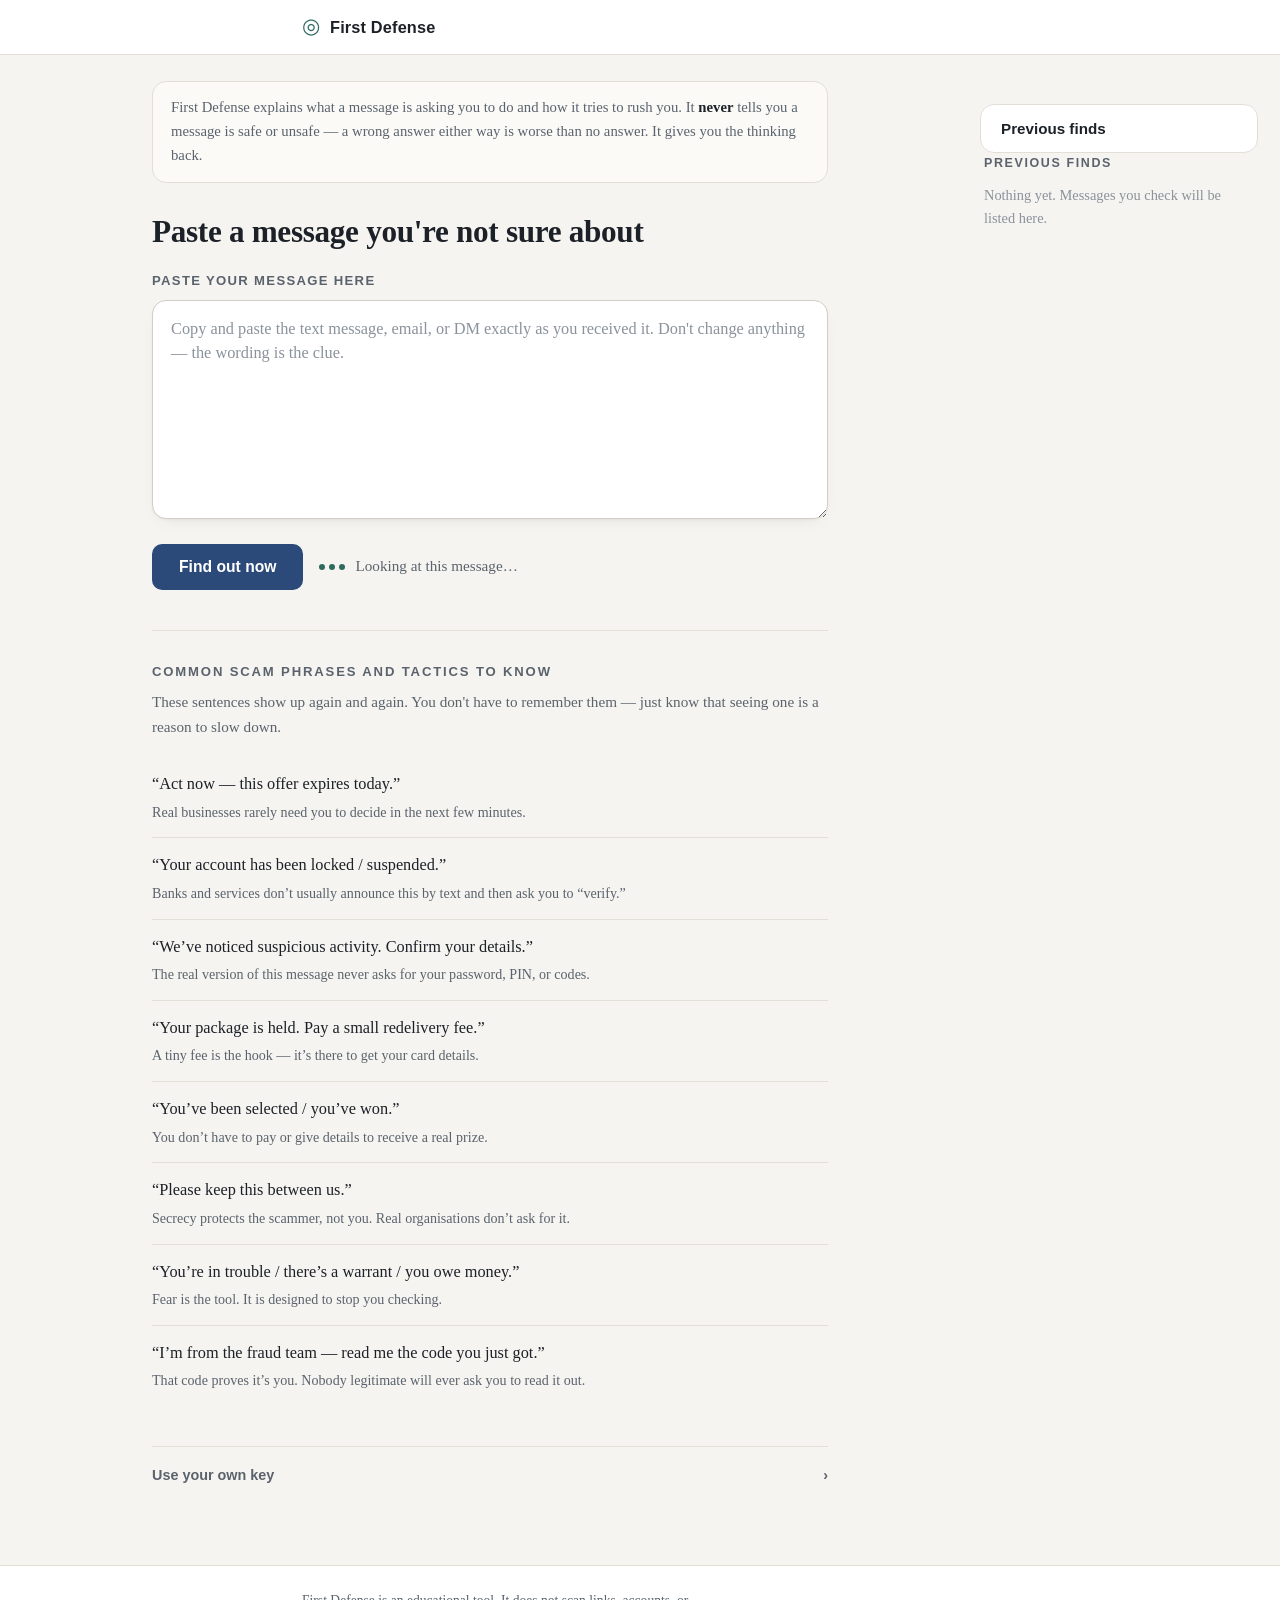
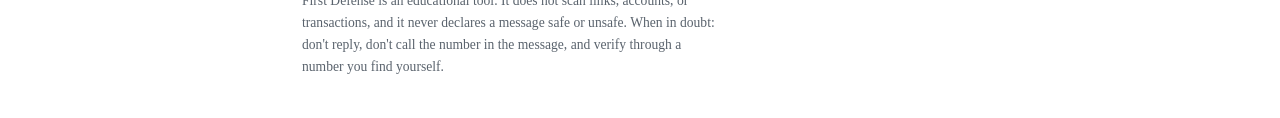
==== index.html @ 864c0ec3 "Add page shell, look and feel, and sample breakdown" ====
<!DOCTYPE html>
<html lang="en">
<head>
<meta charset="utf-8">
<meta name="viewport" content="width=device-width, initial-scale=1">
<title>First Defense — understand what a message is really asking you to do</title>
<meta name="description" content="Paste a suspicious message. First Defense explains in plain language what it is asking you to do and the pressure tactic it uses. It never tells you something is safe or unsafe.">
<link rel="icon" href="assets/favicon.svg" type="image/svg+xml">
<link rel="stylesheet" href="styles.css">
</head>
<body>

<header class="site-header">
  <div class="shell header-row">
    <a class="brand" href="./">
      <span class="brand-mark" aria-hidden="true">◎</span>
      <span class="brand-name">First Defense</span>
    </a>
    <button class="btn btn-quiet" id="haveAnotherBtn" type="button" hidden>Have another?</button>
  </div>
</header>

<main class="shell">

  <!-- ============ RESPONSIBILITY NOTICE — always present ============ -->
  <p class="stance">
    First Defense explains what a message is asking you to do and how it tries to rush
    you. It <strong>never</strong> tells you a message is safe or unsafe — a wrong answer
    either way is worse than no answer. It gives you the thinking back.
  </p>

  <!-- ============ STATE 1 / 2: ARRIVAL + PROCESSING ============ -->
  <section id="stateFind" class="state" aria-labelledby="findHeading">
    <h1 id="findHeading" class="find-heading">Paste a message you're not sure about</h1>

    <div class="field">
      <label class="field-label" for="messageInput">Paste your message here</label>
      <textarea id="messageInput" class="message-input" rows="7"
        placeholder="Copy and paste the text message, email, or DM exactly as you received it. Don't change anything — the wording is the clue."></textarea>
      <p class="field-hint" id="charHint" hidden></p>
    </div>

    <div class="action-row">
      <button class="btn btn-primary" id="findBtn" type="button">Find out now</button>
      <p class="processing" id="processing" hidden>
        <span class="dots" aria-hidden="true"><i></i><i></i><i></i></span>
        Looking at this message…
      </p>
    </div>
  </section>

  <!-- ============ STATE 3: RESULT ============ -->
  <section id="stateResult" class="state" aria-labelledby="resultHeading" hidden>
    <h1 id="resultHeading" class="find-heading">Here's what that message is doing</h1>

    <div class="result-block">
      <h2 class="block-title">What they want you to do</h2>
      <p class="ask-text" id="askText"></p>
    </div>

    <div class="result-block result-tactic">
      <h2 class="block-title">How this message tries to rush you</h2>
      <ul class="tactic-list" id="tacticList"></ul>
    </div>

    <div class="result-block">
      <h2 class="block-title">Scams that look like this</h2>
      <ul class="scam-list" id="scamList"></ul>
    </div>

    <div class="result-block result-next" id="phoneGuidance" hidden>
      <h2 class="block-title">Before you call anyone</h2>
      <p id="phoneGuidanceText"></p>
    </div>

    <div class="result-block result-next">
      <h2 class="block-title">Slow down</h2>
      <p id="nextStepText"></p>
    </div>

    <p class="sample-flag" id="sampleFlag" hidden></p>
  </section>

  <!-- ============ STATE 4: NO KEY ============ -->
  <section id="stateNoKey" class="state" aria-labelledby="nokeyHeading" hidden>
    <h1 id="nokeyHeading" class="find-heading">This copy can't look at messages yet</h1>
    <p class="state-lede">
      First Defense needs a key to reach the language model that does the reading.
      Nothing you paste is sent anywhere without a key. Add one below and try again.
    </p>
    <p class="field-hint">Where to get one: <strong>aistudio.google.com/apikey</strong>. It stays in this browser only.</p>
  </section>

  <!-- ============ STATE 5: ERROR ============ -->
  <section id="stateError" class="state" aria-labelledby="errHeading" hidden>
    <h1 id="errHeading" class="find-heading">We couldn't read this one</h1>
    <p class="state-lede" id="errorText"></p>
    <div class="result-block result-next">
      <h2 class="block-title">Whatever you do</h2>
      <p>Don't act on the message yet. If it mentions an account, a payment, or a refund, look up the company's number
      yourself — the one on their website or the back of your card — and call that. Never call a number that came
      in the message.</p>
    </div>
  </section>

  <!-- ============ ALWAYS VISIBLE: GENERAL PHRASES ============ -->
  <section class="phrases" aria-labelledby="phrasesHeading">
    <h2 id="phrasesHeading" class="section-title">Common scam phrases and tactics to know</h2>
    <p class="section-lede">These sentences show up again and again. You don't have to remember them — just know that seeing one is a reason to slow down.</p>
    <ul class="phrases-list" id="phrasesList"></ul>
  </section>

  <!-- ============ API KEY CONTROL ============ -->
  <section class="keybar" aria-labelledby="keyHeading">
    <button class="keybar-toggle" id="keyToggle" type="button" aria-expanded="false">
      <span id="keySummary">Use your own key</span>
      <span class="chev" aria-hidden="true">›</span>
    </button>
    <div class="keybar-body" id="keyBody" hidden>
      <p class="field-hint">
        On the public version of this page there is no key built in — that would let anyone spend it.
        Paste your own Gemini key to turn on live reading. It is kept in this browser and never sent
        anywhere except to Google.
      </p>
      <label class="field-label" for="keyInput">Gemini API key</label>
      <input id="keyInput" class="key-input" type="password" placeholder="paste key here" autocomplete="off">
      <div class="action-row">
        <button class="btn btn-primary" id="saveKeyBtn" type="button">Save key</button>
        <button class="btn btn-quiet" id="forgetKeyBtn" type="button">Forget key</button>
        <span class="key-status" id="keyStatus" role="status"></span>
      </div>
    </div>
  </section>

</main>

<!-- ============ PREVIOUS FINDS SIDEBAR ============ -->
<aside class="sidebar" id="sidebar" aria-labelledby="prevHeading">
  <button class="sidebar-toggle" id="sidebarToggle" type="button" aria-expanded="false">
    <span>Previous finds</span>
    <span class="chev" aria-hidden="true">›</span>
  </button>
  <div class="sidebar-inner" id="sidebarInner">
    <h2 id="prevHeading" class="sidebar-title">Previous finds</h2>
    <p class="sidebar-empty" id="sidebarEmpty">Nothing yet. Messages you check will be listed here.</p>
    <ul class="sidebar-list" id="sidebarList"></ul>
  </div>
</aside>

<footer class="site-footer">
  <div class="shell">
    <p>First Defense is an educational tool. It does not scan links, accounts, or transactions, and it never
    declares a message safe or unsafe. When in doubt: don't reply, don't call the number in the message, and
    verify through a number you find yourself.</p>
  </div>
</footer>

<script type="module" src="src/app.js"></script>
</body>
</html>
---- styles.css ----
/* ============================================================
   First Defense — styling
   Direction (spec.md > Look and Feel): soft, official, trustworthy.
   Like a bank statement or a well-made medical leaflet — not a
   hacking tool, not a flashing alarm. Large readable type, generous
   space, neutral palette, and ONE calm accent color reserved for the
   tactic box. No red alarms, no threat scores, no confidence meters.
   ============================================================ */

:root{
  /* palette — soft, paper-like, no saturated alarms */
  --paper:      #f6f4f0;
  --card:       #ffffff;
  --card-soft:  #fbfaf7;
  --ink:        #1c2128;
  --ink-soft:   #5a636d;
  --ink-faint:  #8a929b;
  --line:       #e3dfd7;
  --line-strong:#d3cec3;

  /* the single accent — used ONLY for the tactic box and its heading */
  --accent:      #2e6b5e;
  --accent-soft: #e7f0ed;
  --accent-line: #bcd6cc;

  /* a second, quieter accent for the primary action button */
  --action:      #2b4a7a;
  --action-soft: #e8eef8;

  --radius: 14px;
  --shadow: 0 1px 2px rgba(24,28,36,.04), 0 6px 20px -12px rgba(24,28,36,.18);

  --font-body: "Iowan Old Style", "Palatino Linotype", Palatino, "Book Antiqua", Georgia, serif;
  --font-ui:   ui-sans-serif, -apple-system, "Segoe UI", Roboto, Helvetica, Arial, sans-serif;
  --font-mono: ui-monospace, "SFMono-Regular", Menlo, Consolas, monospace;

  --measure: 62ch;
}

*, *::before, *::after { box-sizing: border-box; }

html { -webkit-text-size-adjust: 100%; }

body{
  margin: 0;
  background: var(--paper);
  color: var(--ink);
  font-family: var(--font-body);
  font-size: 18px;
  line-height: 1.62;
}

.shell{ max-width: 720px; margin: 0 auto; padding: 0 22px; }

/* ---------- header ---------- */
.site-header{
  background: var(--card);
  border-bottom: 1px solid var(--line);
  position: sticky; top: 0; z-index: 20;
}
.header-row{
  display: flex; align-items: center; justify-content: space-between;
  gap: 14px; padding-top: 14px; padding-bottom: 14px;
}
.brand{
  display: inline-flex; align-items: center; gap: 10px;
  text-decoration: none; color: var(--ink);
}
.brand-mark{
  font-size: 1.3rem; color: var(--accent); line-height: 1;
  transform: translateY(-1px);
}
.brand-name{
  font-family: var(--font-ui);
  font-weight: 700; letter-spacing: .01em; font-size: 1.02rem;
}

/* ---------- stance notice ---------- */
.stance{
  font-size: .92rem; color: var(--ink-soft);
  background: var(--card-soft);
  border: 1px solid var(--line);
  border-radius: var(--radius);
  padding: 14px 18px;
  margin: 26px 0 30px;
}
.stance strong{ color: var(--ink); }

/* ---------- headings ---------- */
.find-heading{
  font-size: clamp(1.5rem, 4.4vw, 1.95rem);
  line-height: 1.2;
  letter-spacing: -.01em;
  margin: 0 0 20px;
}
.section-title{
  font-family: var(--font-ui);
  font-size: .82rem; letter-spacing: .14em; text-transform: uppercase;
  color: var(--ink-soft); font-weight: 700;
  margin: 0 0 8px;
}
.section-lede{ color: var(--ink-soft); font-size: .95rem; margin: 0 0 18px; }

/* ---------- form ---------- */
.state{ margin-bottom: 40px; }
.field{ margin-bottom: 16px; }
.field-label{
  display: block; font-family: var(--font-ui);
  font-size: .82rem; letter-spacing: .1em; text-transform: uppercase;
  font-weight: 700; color: var(--ink-soft); margin-bottom: 8px;
}
.message-input{
  width: 100%;
  font: inherit;
  font-size: 1.02rem;
  color: var(--ink);
  background: var(--card);
  border: 1.5px solid var(--line-strong);
  border-radius: var(--radius);
  padding: 16px 18px;
  min-height: 190px;
  resize: vertical;
  box-shadow: var(--shadow);
}
.message-input::placeholder{ color: var(--ink-faint); line-height: 1.5; }
.message-input:focus{ outline: 3px solid var(--action-soft); border-color: var(--action); }

.field-hint{ font-size: .85rem; color: var(--ink-soft); margin: 8px 0 0; }
.field-hint.warn{ color: #8a5a1f; }

/* ---------- buttons ---------- */
.action-row{
  display: flex; align-items: center; gap: 16px; flex-wrap: wrap;
}
.btn{
  font-family: var(--font-ui);
  font-size: .98rem; font-weight: 700;
  border-radius: 10px;
  padding: 13px 26px;
  cursor: pointer;
  border: 1.5px solid transparent;
  transition: transform .06s ease, background .15s ease, border-color .15s ease;
}
.btn:active{ transform: translateY(1px); }
.btn-primary{ background: var(--action); color: #fff; }
.btn-primary:hover{ background: #24406a; }
.btn-primary:disabled{ opacity: .5; cursor: default; }
.btn-quiet{
  background: transparent; color: var(--action);
  border-color: var(--line-strong);
  padding: 9px 16px; font-size: .9rem;
}
.btn-quiet:hover{ background: var(--action-soft); border-color: var(--action); }
.btn[hidden]{ display: none; }

/* ---------- processing ---------- */
.processing{
  display: inline-flex; align-items: center; gap: 10px;
  color: var(--ink-soft); font-size: .95rem; margin: 0;
}
.dots{ display: inline-flex; gap: 4px; }
.dots i{
  width: 6px; height: 6px; border-radius: 50%; background: var(--accent);
  animation: pulse 1.1s infinite ease-in-out;
}
.dots i:nth-child(2){ animation-delay: .18s; }
.dots i:nth-child(3){ animation-delay: .36s; }
@keyframes pulse{ 0%,80%,100%{ opacity:.25 } 40%{ opacity:1 } }
@media (prefers-reduced-motion: reduce){ .dots i{ animation: none; opacity: .6; } }

/* ---------- result ---------- */
.result-block{
  background: var(--card);
  border: 1px solid var(--line);
  border-radius: var(--radius);
  padding: 20px 22px;
  margin-bottom: 14px;
  box-shadow: var(--shadow);
}
.block-title{
  font-family: var(--font-ui);
  font-size: .78rem; letter-spacing: .13em; text-transform: uppercase;
  font-weight: 700; color: var(--ink-soft);
  margin: 0 0 12px;
}
.ask-text{
  font-size: 1.24rem; line-height: 1.45; margin: 0;
  color: var(--ink);
}
.tactic-list{ list-style: none; margin: 0; padding: 0; }
.tactic-list li{
  padding: 12px 0; border-top: 1px solid var(--accent-line);
}
.tactic-list li:first-child{ border-top: 0; padding-top: 0; }
.tactic-name{
  font-family: var(--font-ui); font-weight: 700; font-size: .95rem;
  color: var(--accent); display: block; margin-bottom: 3px;
}
.tactic-why{ margin: 0; font-size: .98rem; }

/* the ONE block that gets the accent color */
.result-tactic{
  background: var(--accent-soft);
  border-color: var(--accent-line);
}
.result-tactic .block-title{ color: var(--accent); }

.scam-list{ list-style: none; margin: 0; padding: 0; }
.scam-list li{
  padding: 10px 0 10px 22px; position: relative;
  border-top: 1px solid var(--line); font-size: .98rem;
}
.scam-list li:first-child{ border-top: 0; padding-top: 0; }
.scam-list li::before{
  content: "—"; position: absolute; left: 0; color: var(--ink-faint);
}
.result-next{ background: var(--card-soft); }
.result-next p{ margin: 0; font-size: .98rem; }

.sample-flag{
  font-family: var(--font-ui);
  font-size: .8rem; color: var(--ink-soft);
  background: #fbf6ea; border: 1px solid #e8dcc0;
  border-radius: 8px; padding: 9px 13px; margin: 0 0 14px;
}

/* ---------- no-key / error ---------- */
.state-lede{ font-size: 1.05rem; margin: 0 0 14px; max-width: var(--measure); }

/* ---------- phrases ---------- */
.phrases{
  border-top: 1px solid var(--line);
  padding-top: 30px;
  margin-bottom: 40px;
}
.phrases-list{ list-style: none; margin: 0; padding: 0; }
.phrases-list li{
  padding: 14px 0;
  border-bottom: 1px solid var(--line);
}
.phrases-list li:last-child{ border-bottom: 0; }
.phrase-say{
  display: block; font-size: 1.02rem; color: var(--ink);
}
.phrase-why{
  display: block; font-size: .88rem; color: var(--ink-soft); margin-top: 3px;
}

/* ---------- key bar ---------- */
.keybar{
  border-top: 1px solid var(--line);
  padding-top: 8px; margin-bottom: 70px;
}
.keybar-toggle{
  width: 100%;
  display: flex; align-items: center; justify-content: space-between;
  background: transparent; border: 0; cursor: pointer;
  font-family: var(--font-ui); font-size: .9rem; font-weight: 700;
  color: var(--ink-soft); padding: 12px 0;
}
.keybar-toggle:hover{ color: var(--ink); }
.chev{ transition: transform .18s ease; display: inline-block; }
.keybar-toggle[aria-expanded="true"] .chev{ transform: rotate(90deg); }
.keybar-body{ padding: 6px 0 18px; }
.key-input{
  width: 100%; font: inherit; font-family: var(--font-mono); font-size: .92rem;
  border: 1.5px solid var(--line-strong); border-radius: 10px;
  padding: 12px 14px; background: var(--card);
}
.key-status{ font-size: .85rem; color: var(--accent); }

/* ---------- sidebar: mobile-first (collapsed toggle at the bottom) ---------- */
.sidebar{
  max-width: 720px; margin: 0 auto 60px; padding: 0 22px;
}
.sidebar-toggle{
  width: 100%; display: flex; align-items: center; justify-content: space-between; gap: 12px;
  background: var(--card); border: 1px solid var(--line); border-radius: var(--radius);
  font-family: var(--font-ui); font-weight: 700; font-size: .95rem; color: var(--ink);
  padding: 15px 20px; cursor: pointer;
}
.sidebar-toggle[aria-expanded="true"] .chev{ transform: rotate(90deg); }
.sidebar-inner{ padding: 16px 4px 0; }
.sidebar-title{
  font-family: var(--font-ui); font-size: .78rem; letter-spacing: .13em;
  text-transform: uppercase; color: var(--ink-soft); font-weight: 700;
  margin: 0 0 10px;
}
.sidebar-empty{ font-size: .9rem; color: var(--ink-faint); margin: 0; }
.sidebar-list{ list-style: none; margin: 0; padding: 0; }
.sidebar-item{
  width: 100%; text-align: left;
  font: inherit; font-size: .95rem; color: var(--ink);
  background: var(--card); border: 1px solid var(--line);
  border-radius: 10px; padding: 12px 15px; margin-bottom: 8px;
  cursor: pointer;
}
.sidebar-item:hover{ border-color: var(--action); background: var(--action-soft); }
.sidebar-item.selected{ border-color: var(--accent); background: var(--accent-soft); }
.sidebar-label{ display: block; }
.sidebar-when{
  display: block; font-family: var(--font-ui); font-size: .76rem;
  color: var(--ink-faint); margin-top: 4px;
}

/* ---------- footer ---------- */
.site-footer{
  border-top: 1px solid var(--line);
  background: var(--card);
  padding: 24px 0 40px;
  color: var(--ink-soft); font-size: .85rem;
}
.site-footer p{ margin: 0; max-width: var(--measure); }

/* ---------- wider screens: sidebar becomes a persistent column ---------- */
@media (min-width: 1040px){
  body{
    display: grid;
    grid-template-columns: minmax(0, 1fr) 300px;
    grid-template-areas:
      "header header"
      "main   sidebar"
      "footer footer";
    align-items: start;
  }
  .site-header{ grid-area: header; }
  main.shell{ grid-area: main; width: 100%; margin-left: auto; }
  .sidebar{
    grid-area: sidebar;
    position: sticky; top: 78px;
    width: 300px; margin: 0; padding: 26px 22px 40px 0;
  }
  .site-footer{ grid-area: footer; }
  .sidebar-toggle{ cursor: default; }
  .sidebar-toggle .chev{ display: none; }
  .sidebar-inner{ padding-top: 0; }
}

/* mobile sidebar toggle hides the inner list until opened */
@media (max-width: 1039px){
  .sidebar-inner[hidden]{ display: none; }
}
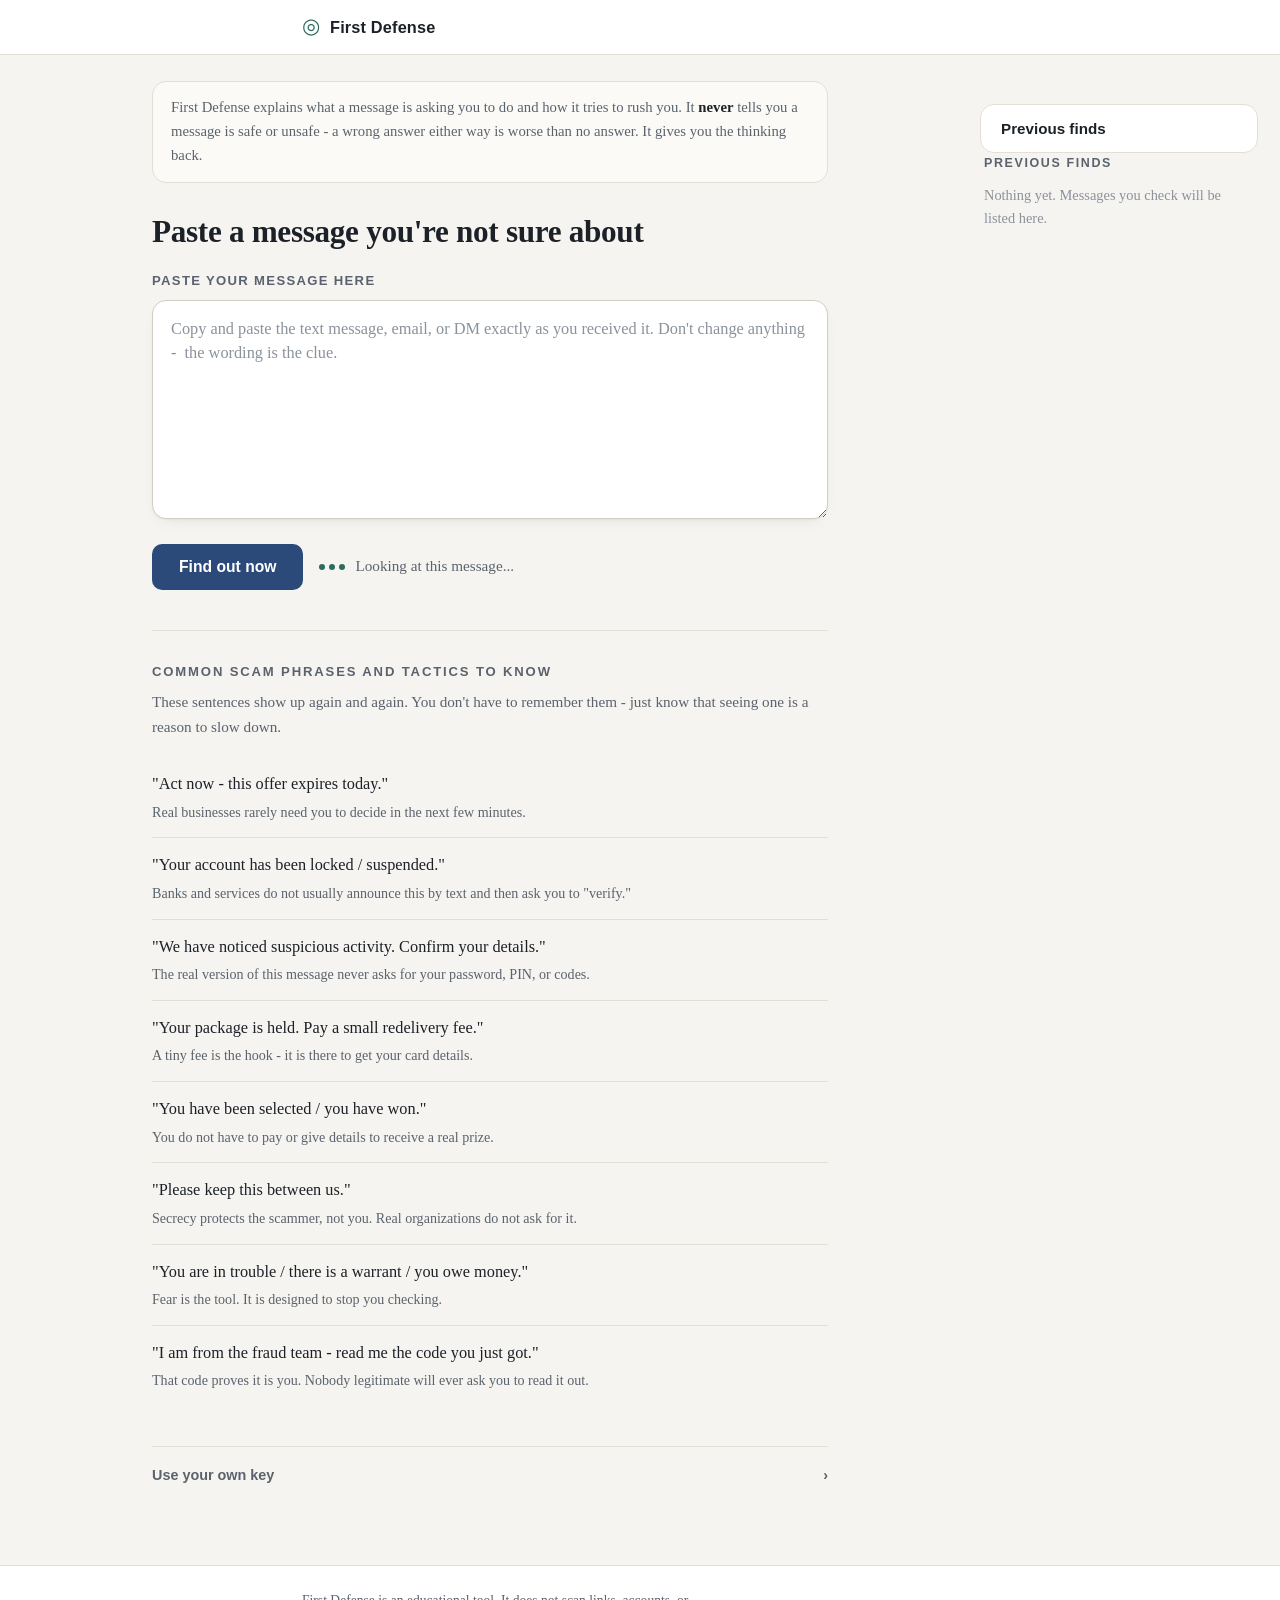
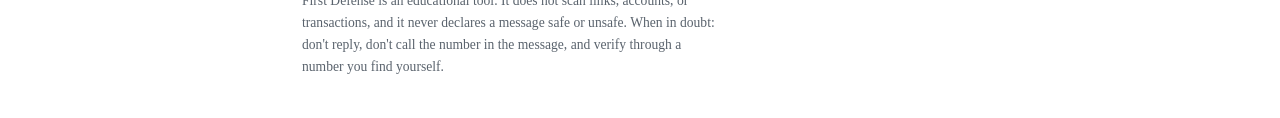
==== commit 60077b51: "Add history persistence, fix encoding, and add injection test bench" ====
--- a/index.html
+++ b/index.html
@@ -3,7 +3,7 @@
 <head>
 <meta charset="utf-8">
 <meta name="viewport" content="width=device-width, initial-scale=1">
-<title>First Defense — understand what a message is really asking you to do</title>
+<title>First Defense  -  understand what a message is really asking you to do</title>
 <meta name="description" content="Paste a suspicious message. First Defense explains in plain language what it is asking you to do and the pressure tactic it uses. It never tells you something is safe or unsafe.">
 <link rel="icon" href="assets/favicon.svg" type="image/svg+xml">
 <link rel="stylesheet" href="styles.css">
@@ -13,7 +13,7 @@
 <header class="site-header">
   <div class="shell header-row">
     <a class="brand" href="./">
-      <span class="brand-mark" aria-hidden="true">◎</span>
+      <span class="brand-mark" aria-hidden="true">&#9678;</span>
       <span class="brand-name">First Defense</span>
     </a>
     <button class="btn btn-quiet" id="haveAnotherBtn" type="button" hidden>Have another?</button>
@@ -22,10 +22,10 @@
 
 <main class="shell">
 
-  <!-- ============ RESPONSIBILITY NOTICE — always present ============ -->
+  <!-- ============ RESPONSIBILITY NOTICE  -  always present ============ -->
   <p class="stance">
     First Defense explains what a message is asking you to do and how it tries to rush
-    you. It <strong>never</strong> tells you a message is safe or unsafe — a wrong answer
+    you. It <strong>never</strong> tells you a message is safe or unsafe  -  a wrong answer
     either way is worse than no answer. It gives you the thinking back.
   </p>
 
@@ -36,7 +36,7 @@
     <div class="field">
       <label class="field-label" for="messageInput">Paste your message here</label>
       <textarea id="messageInput" class="message-input" rows="7"
-        placeholder="Copy and paste the text message, email, or DM exactly as you received it. Don't change anything — the wording is the clue."></textarea>
+        placeholder="Copy and paste the text message, email, or DM exactly as you received it. Don't change anything  -  the wording is the clue."></textarea>
       <p class="field-hint" id="charHint" hidden></p>
     </div>
 
@@ -44,7 +44,7 @@
       <button class="btn btn-primary" id="findBtn" type="button">Find out now</button>
       <p class="processing" id="processing" hidden>
         <span class="dots" aria-hidden="true"><i></i><i></i><i></i></span>
-        Looking at this message…
+        Looking at this message...
       </p>
     </div>
   </section>
@@ -98,7 +98,7 @@
     <div class="result-block result-next">
       <h2 class="block-title">Whatever you do</h2>
       <p>Don't act on the message yet. If it mentions an account, a payment, or a refund, look up the company's number
-      yourself — the one on their website or the back of your card — and call that. Never call a number that came
+      yourself  -  the one on their website or the back of your card  -  and call that. Never call a number that came
       in the message.</p>
     </div>
   </section>
@@ -106,7 +106,7 @@
   <!-- ============ ALWAYS VISIBLE: GENERAL PHRASES ============ -->
   <section class="phrases" aria-labelledby="phrasesHeading">
     <h2 id="phrasesHeading" class="section-title">Common scam phrases and tactics to know</h2>
-    <p class="section-lede">These sentences show up again and again. You don't have to remember them — just know that seeing one is a reason to slow down.</p>
+    <p class="section-lede">These sentences show up again and again. You don't have to remember them  -  just know that seeing one is a reason to slow down.</p>
     <ul class="phrases-list" id="phrasesList"></ul>
   </section>
 
@@ -114,11 +114,11 @@
   <section class="keybar" aria-labelledby="keyHeading">
     <button class="keybar-toggle" id="keyToggle" type="button" aria-expanded="false">
       <span id="keySummary">Use your own key</span>
-      <span class="chev" aria-hidden="true">›</span>
+      <span class="chev" aria-hidden="true">&#8250;</span>
     </button>
     <div class="keybar-body" id="keyBody" hidden>
       <p class="field-hint">
-        On the public version of this page there is no key built in — that would let anyone spend it.
+        On the public version of this page there is no key built in  -  that would let anyone spend it.
         Paste your own Gemini key to turn on live reading. It is kept in this browser and never sent
         anywhere except to Google.
       </p>
@@ -138,7 +138,7 @@
 <aside class="sidebar" id="sidebar" aria-labelledby="prevHeading">
   <button class="sidebar-toggle" id="sidebarToggle" type="button" aria-expanded="false">
     <span>Previous finds</span>
-    <span class="chev" aria-hidden="true">›</span>
+    <span class="chev" aria-hidden="true">&#8250;</span>
   </button>
   <div class="sidebar-inner" id="sidebarInner">
     <h2 id="prevHeading" class="sidebar-title">Previous finds</h2>
--- a/styles.css
+++ b/styles.css
@@ -1,14 +1,14 @@
 /* ============================================================
-   First Defense — styling
+   First Defense  -  styling
    Direction (spec.md > Look and Feel): soft, official, trustworthy.
-   Like a bank statement or a well-made medical leaflet — not a
+   Like a bank statement or a well-made medical leaflet  -  not a
    hacking tool, not a flashing alarm. Large readable type, generous
    space, neutral palette, and ONE calm accent color reserved for the
    tactic box. No red alarms, no threat scores, no confidence meters.
    ============================================================ */
 
 :root{
-  /* palette — soft, paper-like, no saturated alarms */
+  /* palette  -  soft, paper-like, no saturated alarms */
   --paper:      #f6f4f0;
   --card:       #ffffff;
   --card-soft:  #fbfaf7;
@@ -18,7 +18,7 @@
   --line:       #e3dfd7;
   --line-strong:#d3cec3;
 
-  /* the single accent — used ONLY for the tactic box and its heading */
+  /* the single accent  -  used ONLY for the tactic box and its heading */
   --accent:      #2e6b5e;
   --accent-soft: #e7f0ed;
   --accent-line: #bcd6cc;
@@ -212,7 +212,7 @@
 }
 .scam-list li:first-child{ border-top: 0; padding-top: 0; }
 .scam-list li::before{
-  content: "—"; position: absolute; left: 0; color: var(--ink-faint);
+  content: " - "; position: absolute; left: 0; color: var(--ink-faint);
 }
 .result-next{ background: var(--card-soft); }
 .result-next p{ margin: 0; font-size: .98rem; }
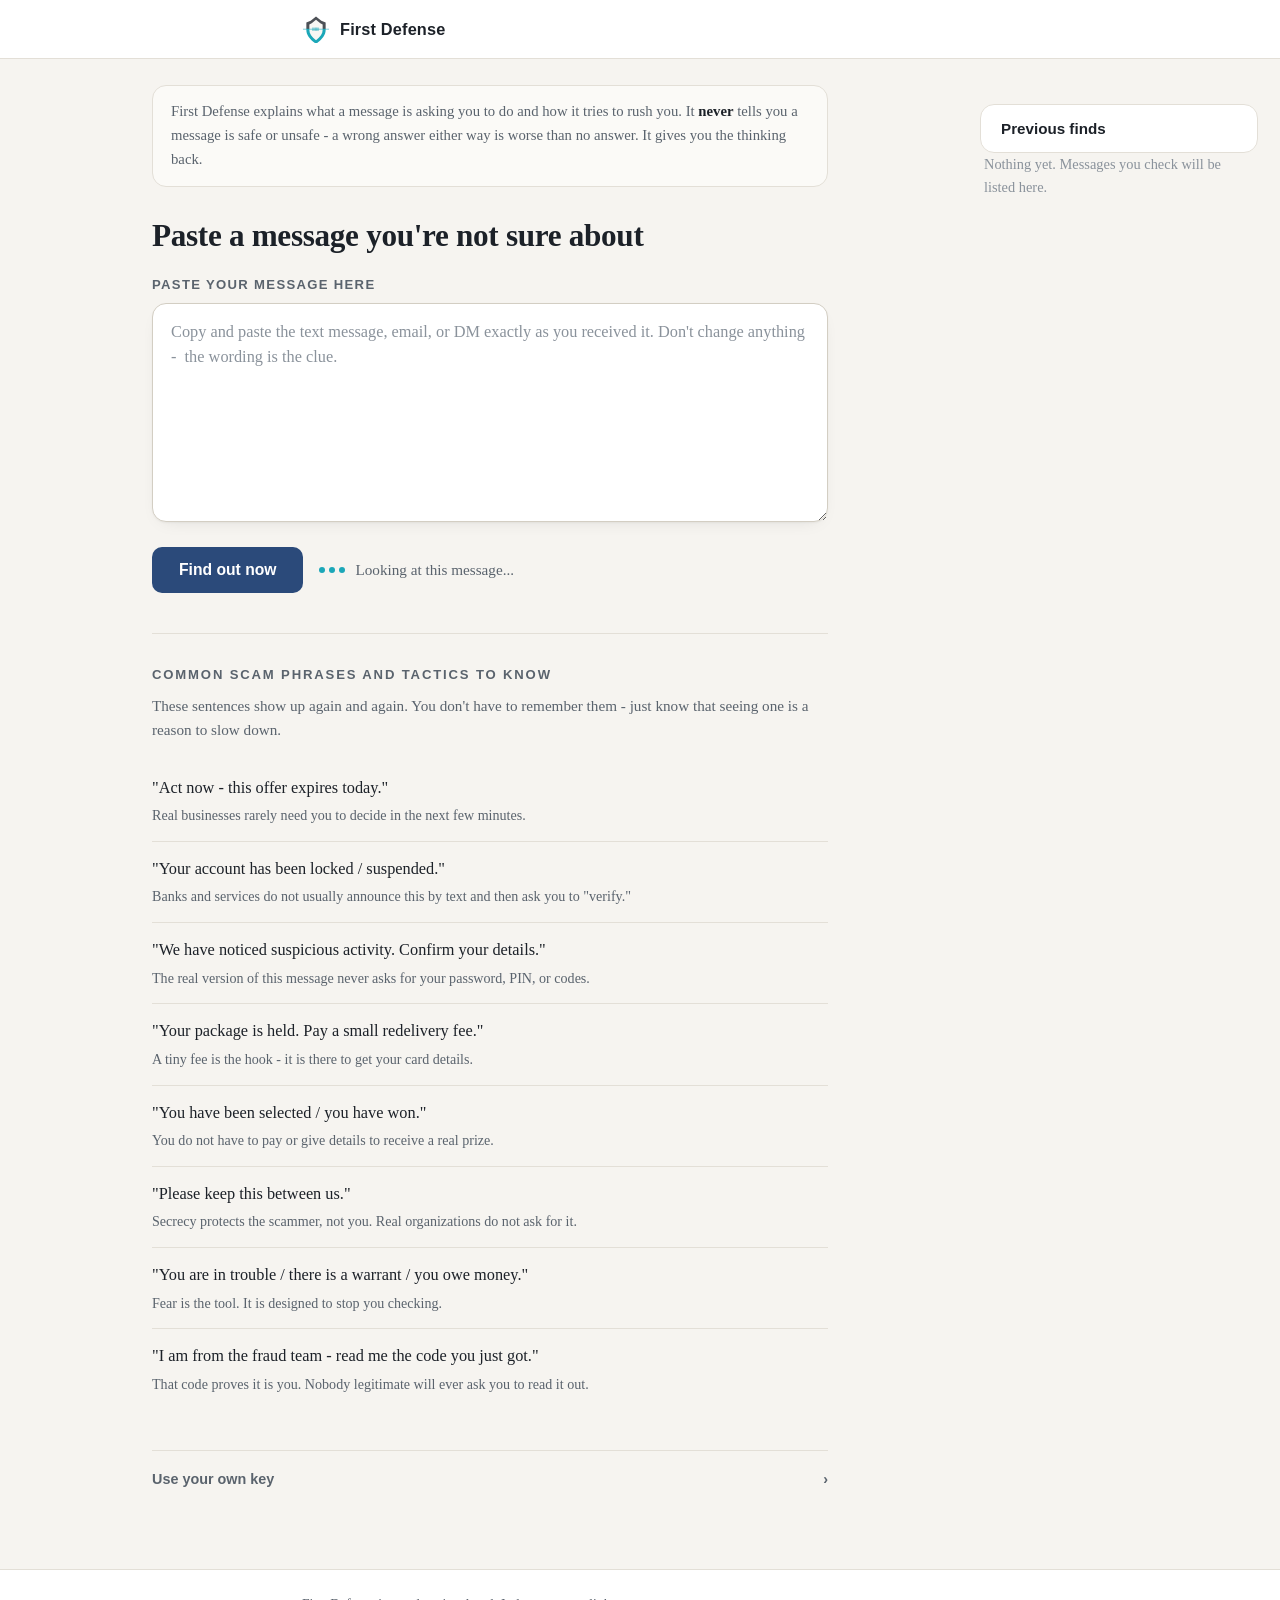
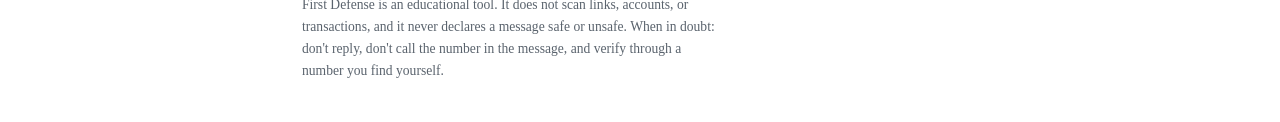
==== commit 86c67949: "Apply First Defense brand: shield mark, favicon, and accent color" ====
--- a/index.html
+++ b/index.html
@@ -13,7 +13,7 @@
 <header class="site-header">
   <div class="shell header-row">
     <a class="brand" href="./">
-      <span class="brand-mark" aria-hidden="true">&#9678;</span>
+      <img class="brand-mark" src="assets/logo-mark.svg" alt="" width="28" height="30">
       <span class="brand-name">First Defense</span>
     </a>
     <button class="btn btn-quiet" id="haveAnotherBtn" type="button" hidden>Have another?</button>
@@ -89,12 +89,18 @@
       Nothing you paste is sent anywhere without a key. Add one below and try again.
     </p>
     <p class="field-hint">Where to get one: <strong>aistudio.google.com/apikey</strong>. It stays in this browser only.</p>
+    <div class="action-row">
+      <button class="btn btn-quiet" id="nokeyBackBtn" type="button">Back to my message</button>
+    </div>
   </section>
 
   <!-- ============ STATE 5: ERROR ============ -->
   <section id="stateError" class="state" aria-labelledby="errHeading" hidden>
     <h1 id="errHeading" class="find-heading">We couldn't read this one</h1>
     <p class="state-lede" id="errorText"></p>
+    <div class="action-row">
+      <button class="btn btn-primary" id="errorBackBtn" type="button">Try another message</button>
+    </div>
     <div class="result-block result-next">
       <h2 class="block-title">Whatever you do</h2>
       <p>Don't act on the message yet. If it mentions an account, a payment, or a refund, look up the company's number
--- a/styles.css
+++ b/styles.css
@@ -19,9 +19,9 @@
   --line-strong:#d3cec3;
 
   /* the single accent  -  used ONLY for the tactic box and its heading */
-  --accent:      #2e6b5e;
-  --accent-soft: #e7f0ed;
-  --accent-line: #bcd6cc;
+  --accent:      #1ba7b8;
+  --accent-soft: #e6f4f5;
+  --accent-line: #a9d8dd;
 
   /* a second, quieter accent for the primary action button */
   --action:      #2b4a7a;
@@ -67,8 +67,7 @@
   text-decoration: none; color: var(--ink);
 }
 .brand-mark{
-  font-size: 1.3rem; color: var(--accent); line-height: 1;
-  transform: translateY(-1px);
+  width: 28px; height: 30px; display: block; flex: 0 0 auto;
 }
 .brand-name{
   font-family: var(--font-ui);
@@ -287,7 +286,21 @@
   margin: 0 0 10px;
 }
 .sidebar-empty{ font-size: .9rem; color: var(--ink-faint); margin: 0; }
-.sidebar-list{ list-style: none; margin: 0; padding: 0; }
+.sidebar-list{
+  list-style: none; margin: 0; padding: 0;
+  /* A fixed-height scroll area, so many finds never push the page down. */
+  max-height: 340px;
+  overflow-y: auto;
+  padding-right: 4px;
+  overscroll-behavior: contain;
+  scrollbar-width: thin;
+  scrollbar-color: var(--line-strong) transparent;
+}
+.sidebar-list::-webkit-scrollbar{ width: 8px; }
+.sidebar-list::-webkit-scrollbar-thumb{
+  background: var(--line-strong); border-radius: 4px;
+}
+.sidebar-list::-webkit-scrollbar-track{ background: transparent; }
 .sidebar-item{
   width: 100%; text-align: left;
   font: inherit; font-size: .95rem; color: var(--ink);
@@ -329,11 +342,22 @@
     grid-area: sidebar;
     position: sticky; top: 78px;
     width: 300px; margin: 0; padding: 26px 22px 40px 0;
+    max-height: calc(100vh - 100px);
+    display: flex;
+    flex-direction: column;
   }
   .site-footer{ grid-area: footer; }
   .sidebar-toggle{ cursor: default; }
   .sidebar-toggle .chev{ display: none; }
-  .sidebar-inner{ padding-top: 0; }
+  /* On wide screens the toggle IS the heading, so hide the duplicate. */
+  .sidebar-title{ display: none; }
+  .sidebar-inner{
+    padding-top: 0;
+    display: flex;
+    flex-direction: column;
+    min-height: 0;
+  }
+  .sidebar-list{ max-height: calc(100vh - 260px); }
 }
 
 /* mobile sidebar toggle hides the inner list until opened */
